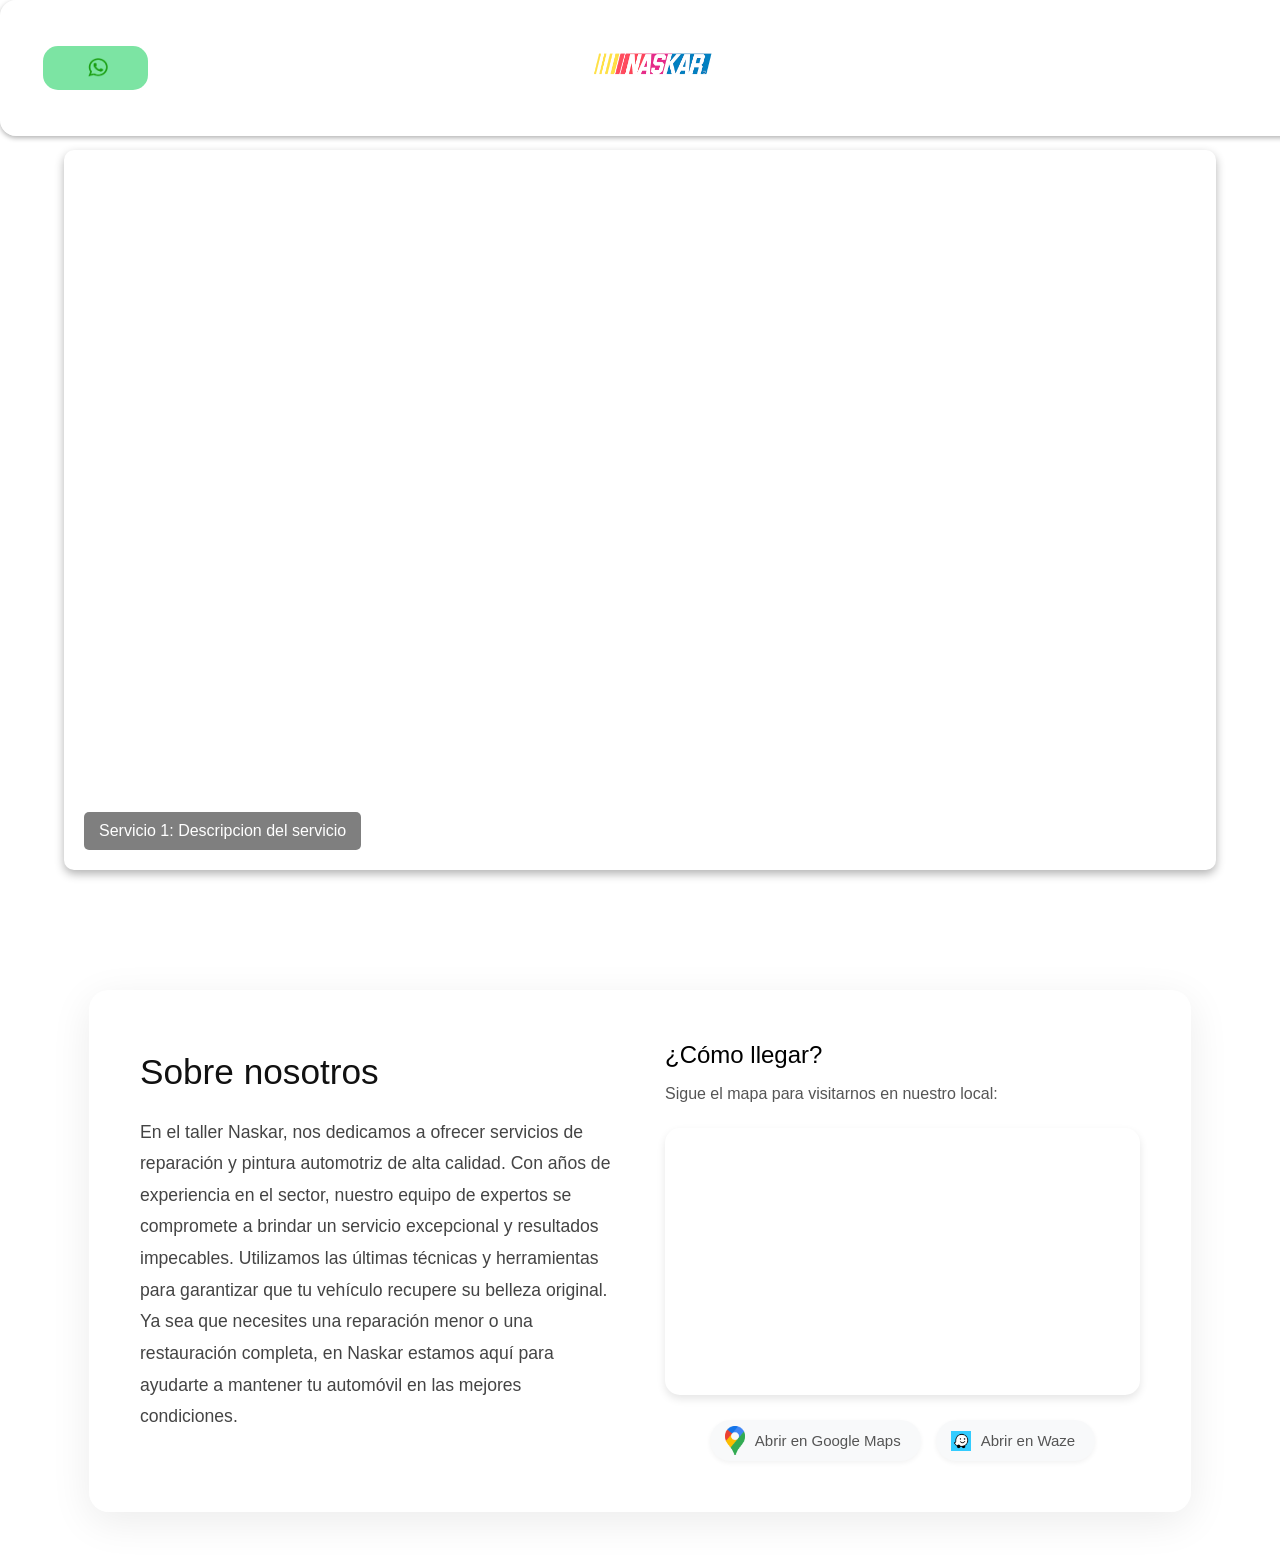
==== index.html @ fd02e0df "Initial commit" ====
<!DOCTYPE html>
<html lang="en">

<head>
    <meta charset="UTF-8">
    <meta name="viewport" content="width=device-width, initial-scale=1.0">
    <title>Document</title>
    <script src="Naskar.js" defer></script>
    <link rel="stylesheet" href="Naskar.css">
    <meta name="viewport" content="width=device-width, initial-scale=1.0">

</head>

<body>


    <div class="headbar card-blur logo">

        <nav>

            <a href=https://api.whatsapp.com/send?phone=5216692756955&text=%C2%A1Hola%20buenas%20tardes!%20Quisiera%20solicitar%20una%20cotizaci%C3%B3n%20para%20la%20reparacion%20y/o%20pintura%20de%20mi%20automovil.
                target="_blank" class="custom btn-whatsapp">
                <img src="img/pngwing.com.png" class="icon"></a>
        </nav>
    </div>

    <div class="contenido">
        <div class="carrusel">
            <div class="slide active">
                <div class="info">Servicio 1: Descripcion del servicio</div>
                <video autoplay muted loop playsinline class="video-clean">
                    <source src="img/Carro.mp4" type="video/mp4">
                </video>
            </div>
            <div class="slide ">
                <img src="img/logo.png" alt="Servicio 2">
                <div class="info">Servicio 2: Desarrollo backend seguro</div>
            </div>
            <div class="slide ">
                <img src="img/logo.png" alt="Servicio 3">
                <div class="info">Servicio 3: Aplicaciones móviles elegantes</div>
            </div>
        </div>
    </div>


    <div class="info-card fade-in-up">
        <div class="info-text">
            <h2>Sobre nosotros</h2>
            <p>En el taller Naskar, nos dedicamos a ofrecer servicios de reparación y pintura automotriz de alta
                calidad.
                Con años de experiencia en el sector, nuestro equipo de expertos se compromete a brindar un servicio
                excepcional y resultados impecables. Utilizamos las últimas técnicas y herramientas para garantizar que
                tu
                vehículo recupere su belleza original. Ya sea que necesites una reparación menor o una restauración
                completa, en Naskar estamos aquí para ayudarte a mantener tu automóvil en las mejores condiciones.</p>
        </div>

        <section class="tutorial-llegada">
            <h2>¿Cómo llegar?</h2>
            <p>Sigue el mapa para visitarnos en nuestro local:</p>

            <div class="map-container">
                <iframe
                    src="https://www.google.com/maps/embed?pb=!1m18!1m12!1m3!1d1089.8252765012514!2d-106.4307833421174!3d23.253249538524855!2m3!1f0!2f0!3f0!3m2!1i1024!2i768!4f13.1!3m3!1m2!1s0x869f535055555555%3A0xdfef3dd1e9fb0b00!2sTALLER%20DE%20LAMINACION%20Y%20PINTURA%20EN%20GENERAL%20NASKAR.!5e0!3m2!1ses-419!2smx!4v1770569372797!5m2!1ses-419!2smx"
                    width="100%" height="300" style="border:0;" allowfullscreen="" loading="lazy"
                    referrerpolicy="no-referrer-when-downgrade">
                </iframe>
            </div>

            <div class="botones-mapa">
                <button onclick="abrirMaps()" class="btn-soft btn-bg maps">Abrir en Google Maps</button>
                <button onclick="abrirWaze()" class="btn-soft btn-bg waze">Abrir en Waze</button>
            </div>
        </section>
    </div>


</html>
---- Naskar.css ----
body {
    font-family: 'Arial', sans-serif;
    background: white;
    color: black;
    margin: 0;
    padding: 0;

}

.headbar {
    position: fixed;
    /* siempre visible arriba */

    top: 0;
    left: 0;
    width: 97%;
    /* ocupa todo el ancho */
    height: 70px;
    background-color: rgba(0, 0, 0, 0.3);
    /* color de fondo */
    color: white;
    display: flex;
    align-items: center;
    justify-content: space-between;
    padding: 0 20px;
    box-shadow: 0 2px 5px rgba(0, 0, 0, 0.3);
    z-index: 1000;

    /* se mantiene soobre otros elementos */
}

.headbar nav a {
    color: black;
    text-decoration: none;
    margin: 0 10px;
}

.headbar nav a:hover {
    text-decoration: underline;
}

.contenido {
    margin-top: 80px;
    /* espacio para que no se tape el contenido */
    padding: 20px;
}


/* Tarjeta con efecto vidrio */
.card-blur {
    background: rgba(255, 255, 255, 0.25);
    /* transparencia para ver el fondo */
    border: 1px solid rgba(255, 255, 255, 0.4);
    backdrop-filter: blur(10px);
    -webkit-backdrop-filter: blur(10px);
    /* compatibilidad Safari */
    padding: 2rem;
    border-radius: 16px;
    color: #111;
}

.logo {
    font-size: 1px;
    font-weight: 1px;
    background-image: url("img/Logonaskarremaster.png");
    background-size: contain;
    background-position: center;
    background-repeat: no-repeat;
}

.custom {
    display: inline-block;
    border: 0.10em solid black;
    border-radius: 1em;
    box-sizing: border-box;
    color: black;
    cursor: pointer;
    font-size: 16px;
    font-weight: 600;
    padding: 1em 2.5em;
    text-align: center;
    transition: all 300ms cubic-bezier(0.23, 1, 0.32, 1);
}

.carrusel {
    position: relative;
    width: 90vw;
    height: 80vh;
    margin: 50px auto;
    overflow: hidden;
    border-radius: 10px;
    box-shadow: 0 4px 10px rgba(0, 0, 0, 0.3);
}

.slide {
    position: absolute;
    width: 100%;
    height: 100%;
    opacity: 0;
    transition: opacity 1s ease-in-out;
}

.slide img {
    width: 100%;
    height: 100%;
    object-fit: cover;
}

.info {
    position: absolute;
    bottom: 20px;
    left: 20px;
    background: rgba(0, 0, 0, 0.5);
    color: #fff;
    padding: 10px 15px;
    border-radius: 5px;
}

.custom:hover {
    color: black;
    background-color: transparent;
    box-shadow: rgba(0, 0, 0, 0.5)0 10PX 20px;
    transform: translateY(-2px);
}

.custom:active {
    box-shadow: none;
    transform: translateY(0);
}

.slide.active {
    opacity: 1;
}

.video-clean {
    width: 100%;
    height: 100%;
    object-fit: cover;
    /* Llena el contenedor, puede recortar bordes */
    display: block;
}


/* Este truco hace que el mapa sea responsivo */
.map-container {
    overflow: hidden;
    padding-bottom: 56.25%;
    /* Relación de aspecto 16:9 */
    position: relative;
    height: 0;
    max-width: 100%;
    border-radius: 15px;
    /* Bordes redondeados para estética */
    box-shadow: 0 4px 8px rgba(0, 0, 0, 0.1);
}

.map-container iframe {
    left: 0;
    top: 0;
    height: 100%;
    width: 100%;
    position: absolute;
}

.btn-soft {
    padding: 12px 25px;
    background-color: #f8f9fa;
    border: none;
    color: #555;
    border-radius: 50px;
    /* Estilo píldora */
    font-size: 15px;
    cursor: pointer;
    box-shadow: 0 2px 5px rgba(0, 0, 0, 0.05);
    transition: transform 0.2s, box-shadow 0.2s;
}

.btn-soft:hover {
    transform: translateY(-2px);
    box-shadow: 0 4px 12px rgba(0, 0, 0, 0.1);
    color: #000;
}


/* Imagen específica para Maps */
.maps {
    background-image: url('img/googlemaps.png');

}

/* Imagen específica para Waze */
.waze {
    background-image: url('img/waze.png');
}

.btn-bg {
    /* Estilos base del botón */
    padding: 12px 20px 12px 45px;
    /* Más espacio a la izquierda para el logo */
    border-radius: 50px;
    border: none;
    font-size: 15px;
    cursor: pointer;
    background-color: #f8f9fa;
    transition: all 0.3s ease;
    box-shadow: 0 2px 5px rgba(0, 0, 0, 0.05);

    /* Configuración común del fondo */
    background-repeat: no-repeat;
    background-size: 20px;
    /* Tamaño del logo */
    background-position: 15px center;
    /* 15px desde la izquierda, centrado vertical */
}

.btn-bg:hover {
    background-color: #ffffff;
    transform: translateY(-2px);
    box-shadow: 0 4px 12px rgba(0, 0, 0, 0.1);
}


/* Tarjeta Minimalista de Información */
.info-card {
    background: rgba(255, 255, 255, 0.25);
    backdrop-filter: blur(10px);
    -webkit-backdrop-filter: blur(10px);
    border: 1px solid rgba(255, 255, 255, 0.4);
    border-radius: 20px;
    box-shadow: 0 10px 40px rgba(0, 0, 0, 0.08);
    max-width: 1000px;
    margin: 50px auto;
    padding: 50px;
    display: grid;
    grid-template-columns: 1fr 1fr;
    gap: 50px;
    align-items: center;
}

.info-text {
    text-align: left;
}

.info-text h2 {
    font-size: 2.2em;
    font-weight: 500;
    color: #111;
    margin-bottom: 25px;
    margin-top: 0;
}

.info-text p {
    color: #444;
    font-size: 1.1em;
    line-height: 1.8;
}

.tutorial-llegada h2 {
    font-weight: 500;
    margin-bottom: 10px;
    margin-top: 0;
}

.tutorial-llegada p {
    color: #555;
    margin-bottom: 25px;
}

.botones-mapa {
    display: flex;
    justify-content: center;
    gap: 15px;
    margin-top: 25px;
    flex-wrap: wrap;
}

/* Responsive Grid a 1 columna */
@media (max-width: 850px) {
    .info-card {
        grid-template-columns: 1fr;
        padding: 40px 25px;
        gap: 40px;
    }

    .info-text {
        text-align: center;
    }
}

/*Api de whatsapp de contacto*/

.btn-whatsapp {
    display: inline-flex;
    align-items: center;
    justify-content: center;
    background-color: rgba(37, 211, 102, 0.6);
    /* coor oficial de WhatsApp */
    padding: 12px 20px 12px 45px;
    border: none;
    text-decoration: none;
    font-family: Arial, sans-serif;
    font-size: 15px;
    transition: background 0.3s;
}

.btn-whatsapp:hover {
    background: rgba(37, 211, 102, 0.8);
}

.btn-whatsapp .icon {

    width: 20px;
    /* tamaño del ícono */
    height: 20px;
    margin-right: 20px;
    /* espacio entre ícono y texto */
}






/*Animaciones minimalistas on scroll*/

.fade-in-up {
    opacity: 0;
    transform: translateY(30px);
    transition: opacity 0.8s ease-out, transform 0.8s ease-out;
    will-change: opacity, transform;
}

.fade-in-up.is-visible {
    opacity: 1;
    transform: translateY(0);
}
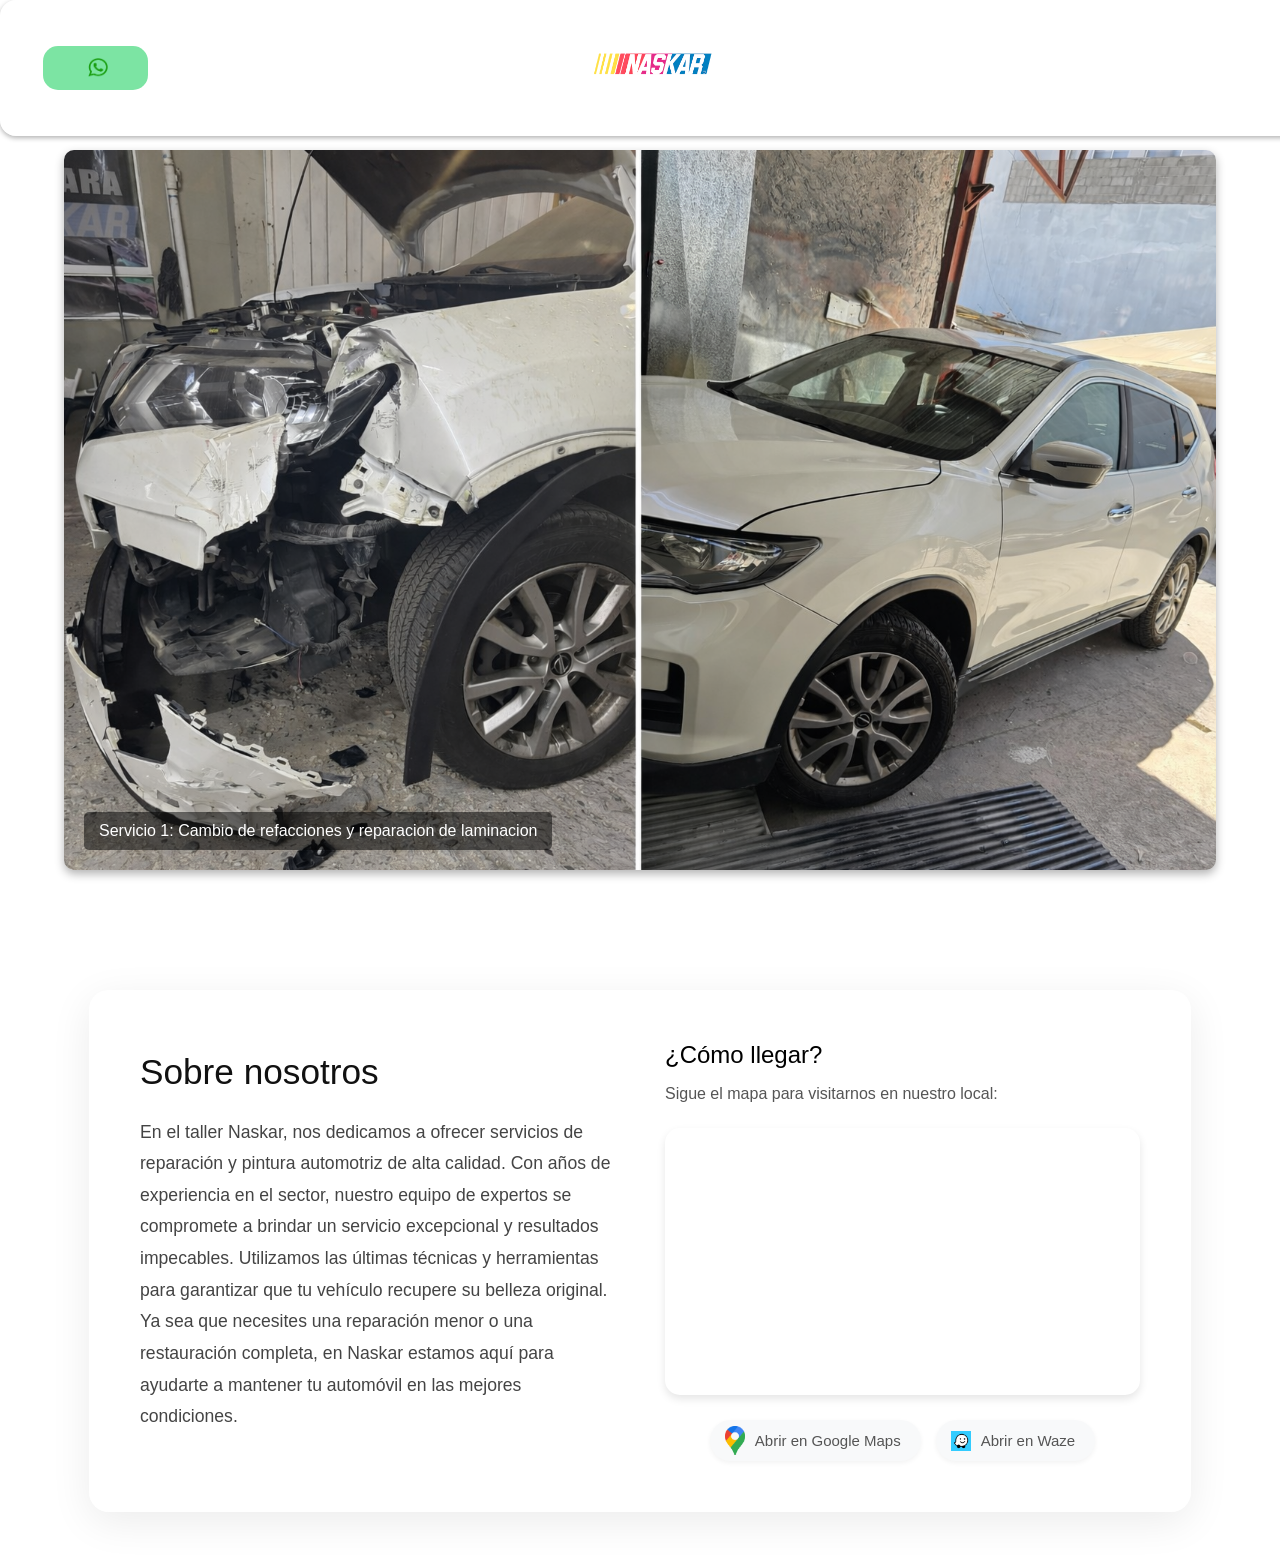
==== commit 2c22c58d: "Cambio de descripcion de servicios y imagnes" ====
--- a/index.html
+++ b/index.html
@@ -27,19 +27,14 @@
     <div class="contenido">
         <div class="carrusel">
             <div class="slide active">
-                <div class="info">Servicio 1: Descripcion del servicio</div>
-                <video autoplay muted loop playsinline class="video-clean">
-                    <source src="img/Carro.mp4" type="video/mp4">
-                </video>
+                <div class="info">Servicio 1: Cambio de refacciones y reparacion de laminacion</div>
+                <img src="img/fotosdelvehiculo.png" alt="Servicio 1">
             </div>
             <div class="slide ">
-                <img src="img/logo.png" alt="Servicio 2">
-                <div class="info">Servicio 2: Desarrollo backend seguro</div>
+                <img src="img/Pintado.png" alt="Servicio 2">
+                <div class="info">Servicio 2: Pintado de piezas o completo y pulido de autos</div>
             </div>
-            <div class="slide ">
-                <img src="img/logo.png" alt="Servicio 3">
-                <div class="info">Servicio 3: Aplicaciones móviles elegantes</div>
-            </div>
+
         </div>
     </div>
 
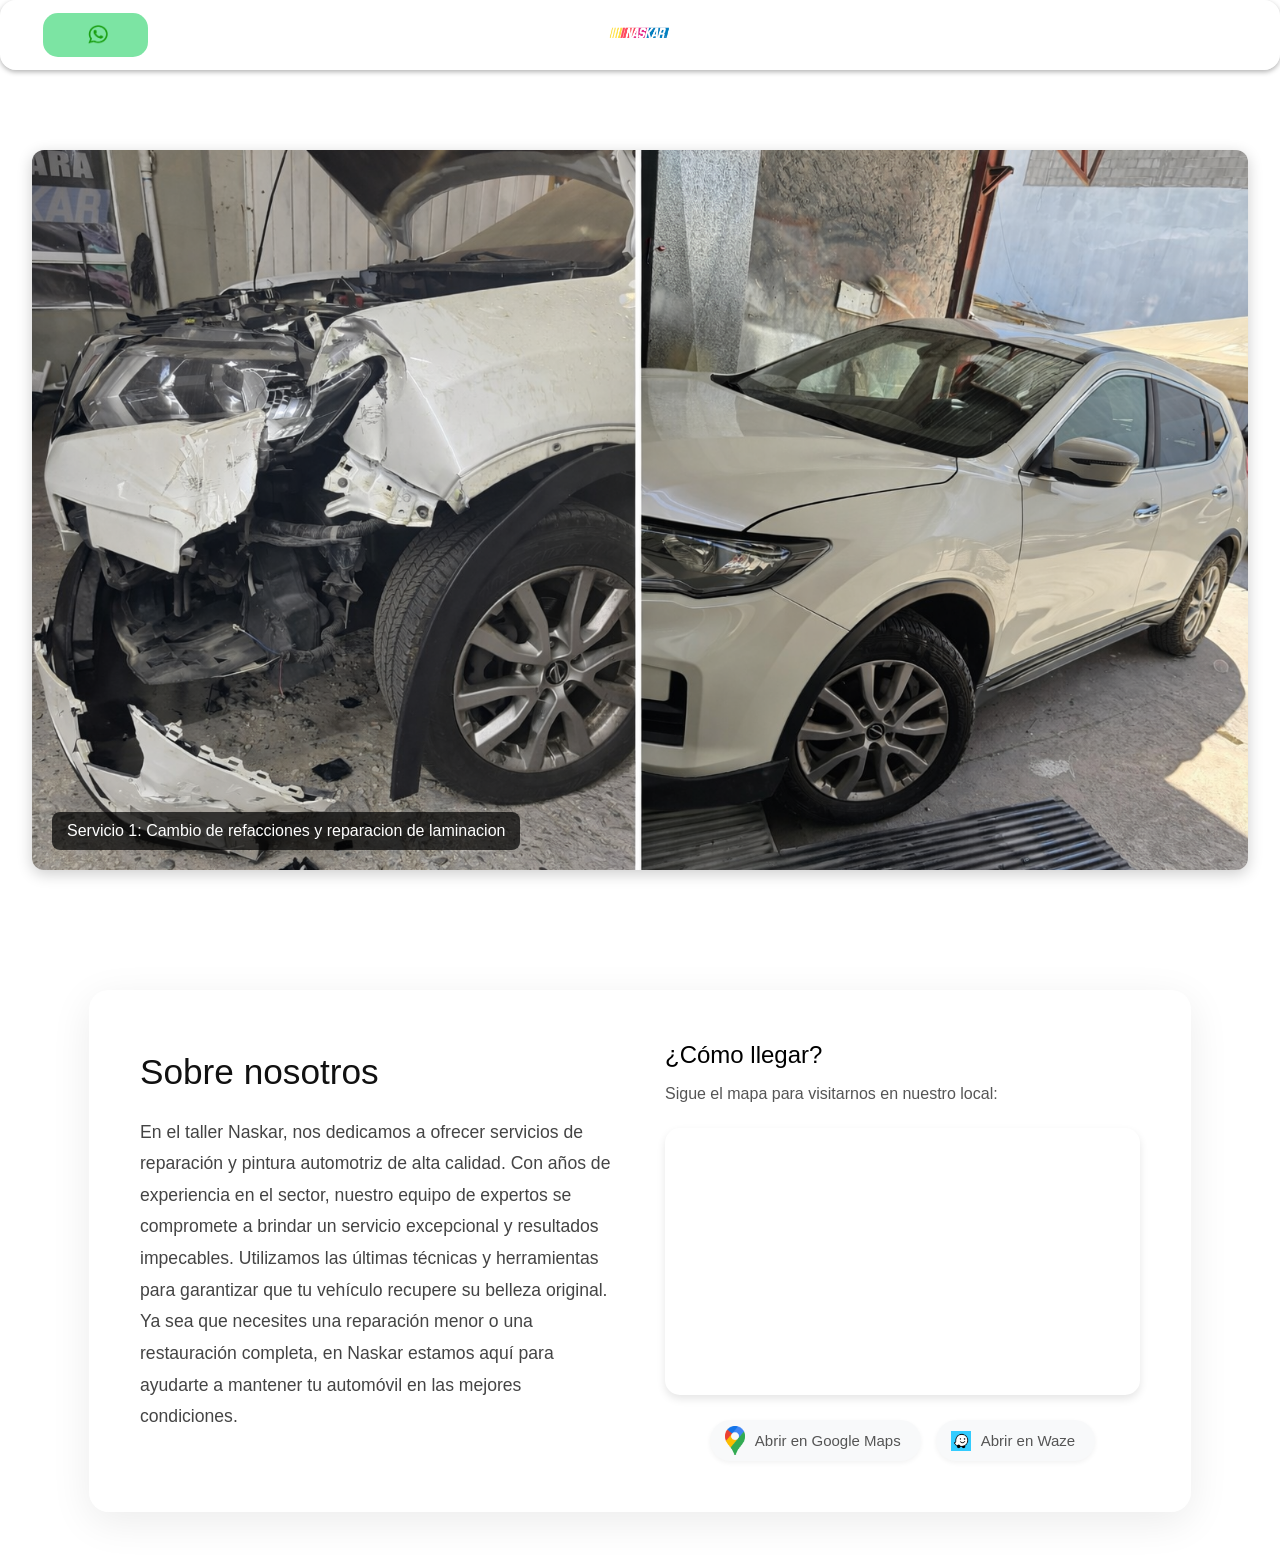
==== commit 2b70742e: "Implement responsive design for mobile and tablet" ====
--- a/index.html
+++ b/index.html
@@ -4,10 +4,9 @@
 <head>
     <meta charset="UTF-8">
     <meta name="viewport" content="width=device-width, initial-scale=1.0">
-    <title>Document</title>
+    <title>Naskar - Taller de Laminación y Pintura</title>
     <script src="Naskar.js" defer></script>
     <link rel="stylesheet" href="Naskar.css">
-    <meta name="viewport" content="width=device-width, initial-scale=1.0">
 
 </head>
 
--- a/Naskar.css
+++ b/Naskar.css
@@ -9,15 +9,11 @@
 
 .headbar {
     position: fixed;
-    /* siempre visible arriba */
-
     top: 0;
     left: 0;
-    width: 97%;
-    /* ocupa todo el ancho */
+    width: 100%;
     height: 70px;
     background-color: rgba(0, 0, 0, 0.3);
-    /* color de fondo */
     color: white;
     display: flex;
     align-items: center;
@@ -25,8 +21,7 @@
     padding: 0 20px;
     box-shadow: 0 2px 5px rgba(0, 0, 0, 0.3);
     z-index: 1000;
-
-    /* se mantiene soobre otros elementos */
+    box-sizing: border-box;
 }
 
 .headbar nav a {
@@ -40,9 +35,15 @@
 }
 
 .contenido {
-    margin-top: 80px;
-    /* espacio para que no se tape el contenido */
-    padding: 20px;
+    margin-top: 70px; /* Reduced from 80px */
+    padding: 15px;
+}
+
+@media (min-width: 768px) {
+    .contenido {
+        margin-top: 80px;
+        padding: 20px;
+    }
 }
 
 
@@ -84,12 +85,19 @@
 
 .carrusel {
     position: relative;
-    width: 90vw;
-    height: 80vh;
-    margin: 50px auto;
+    width: 95vw;
+    height: 60vh; /* Reduced from 80vh for better initial view */
+    margin: 30px auto;
     overflow: hidden;
-    border-radius: 10px;
-    box-shadow: 0 4px 10px rgba(0, 0, 0, 0.3);
+    border-radius: 12px;
+    box-shadow: 0 4px 15px rgba(0, 0, 0, 0.2);
+}
+
+@media (min-width: 768px) {
+    .carrusel {
+        height: 80vh;
+        margin: 50px auto;
+    }
 }
 
 .slide {
@@ -108,12 +116,26 @@
 
 .info {
     position: absolute;
-    bottom: 20px;
-    left: 20px;
-    background: rgba(0, 0, 0, 0.5);
+    bottom: 15px;
+    left: 15px;
+    right: 15px; /* Stay within bounds on small screens */
+    background: rgba(0, 0, 0, 0.7);
     color: #fff;
-    padding: 10px 15px;
-    border-radius: 5px;
+    padding: 12px 18px;
+    border-radius: 8px;
+    font-size: 0.9em;
+    text-align: center;
+}
+
+@media (min-width: 768px) {
+    .info {
+        bottom: 20px;
+        left: 20px;
+        right: auto;
+        padding: 10px 15px;
+        font-size: 1em;
+        text-align: left;
+    }
 }
 
 .custom:hover {
@@ -194,23 +216,26 @@
 }
 
 .btn-bg {
-    /* Estilos base del botón */
-    padding: 12px 20px 12px 45px;
-    /* Más espacio a la izquierda para el logo */
+    padding: 12px 15px 12px 40px; /* Reduced padding for mobile */
     border-radius: 50px;
     border: none;
-    font-size: 15px;
+    font-size: 14px; /* Slightly smaller font */
     cursor: pointer;
     background-color: #f8f9fa;
     transition: all 0.3s ease;
     box-shadow: 0 2px 5px rgba(0, 0, 0, 0.05);
-
-    /* Configuración común del fondo */
     background-repeat: no-repeat;
-    background-size: 20px;
-    /* Tamaño del logo */
-    background-position: 15px center;
-    /* 15px desde la izquierda, centrado vertical */
+    background-size: 18px;
+    background-position: 12px center;
+}
+
+@media (min-width: 768px) {
+    .btn-bg {
+        padding: 12px 20px 12px 45px;
+        font-size: 15px;
+        background-size: 20px;
+        background-position: 15px center;
+    }
 }
 
 .btn-bg:hover {
@@ -229,12 +254,22 @@
     border-radius: 20px;
     box-shadow: 0 10px 40px rgba(0, 0, 0, 0.08);
     max-width: 1000px;
-    margin: 50px auto;
-    padding: 50px;
+    width: 90%; /* Responsive width */
+    margin: 30px auto;
+    padding: 25px; /* Smaller padding for mobile */
     display: grid;
-    grid-template-columns: 1fr 1fr;
-    gap: 50px;
+    grid-template-columns: 1fr; /* Default to stacked */
+    gap: 30px;
     align-items: center;
+}
+
+@media (min-width: 850px) {
+    .info-card {
+        padding: 50px;
+        grid-template-columns: 1fr 1fr;
+        gap: 50px;
+        margin: 50px auto;
+    }
 }
 
 .info-text {
@@ -242,17 +277,31 @@
 }
 
 .info-text h2 {
-    font-size: 2.2em;
+    font-size: 1.8em; /* Reduced from 2.2em for mobile */
     font-weight: 500;
     color: #111;
-    margin-bottom: 25px;
+    margin-bottom: 20px;
     margin-top: 0;
+}
+
+@media (min-width: 768px) {
+    .info-text h2 {
+        font-size: 2.2em;
+        margin-bottom: 25px;
+    }
 }
 
 .info-text p {
     color: #444;
-    font-size: 1.1em;
-    line-height: 1.8;
+    font-size: 1em; /* Reduced from 1.1em */
+    line-height: 1.6; /* Tighter leading for mobile */
+}
+
+@media (min-width: 768px) {
+    .info-text p {
+        font-size: 1.1em;
+        line-height: 1.8;
+    }
 }
 
 .tutorial-llegada h2 {
@@ -274,18 +323,7 @@
     flex-wrap: wrap;
 }
 
-/* Responsive Grid a 1 columna */
-@media (max-width: 850px) {
-    .info-card {
-        grid-template-columns: 1fr;
-        padding: 40px 25px;
-        gap: 40px;
-    }
-
-    .info-text {
-        text-align: center;
-    }
-}
+/* Responsive adjustments handled above */
 
 /*Api de whatsapp de contacto*/
 
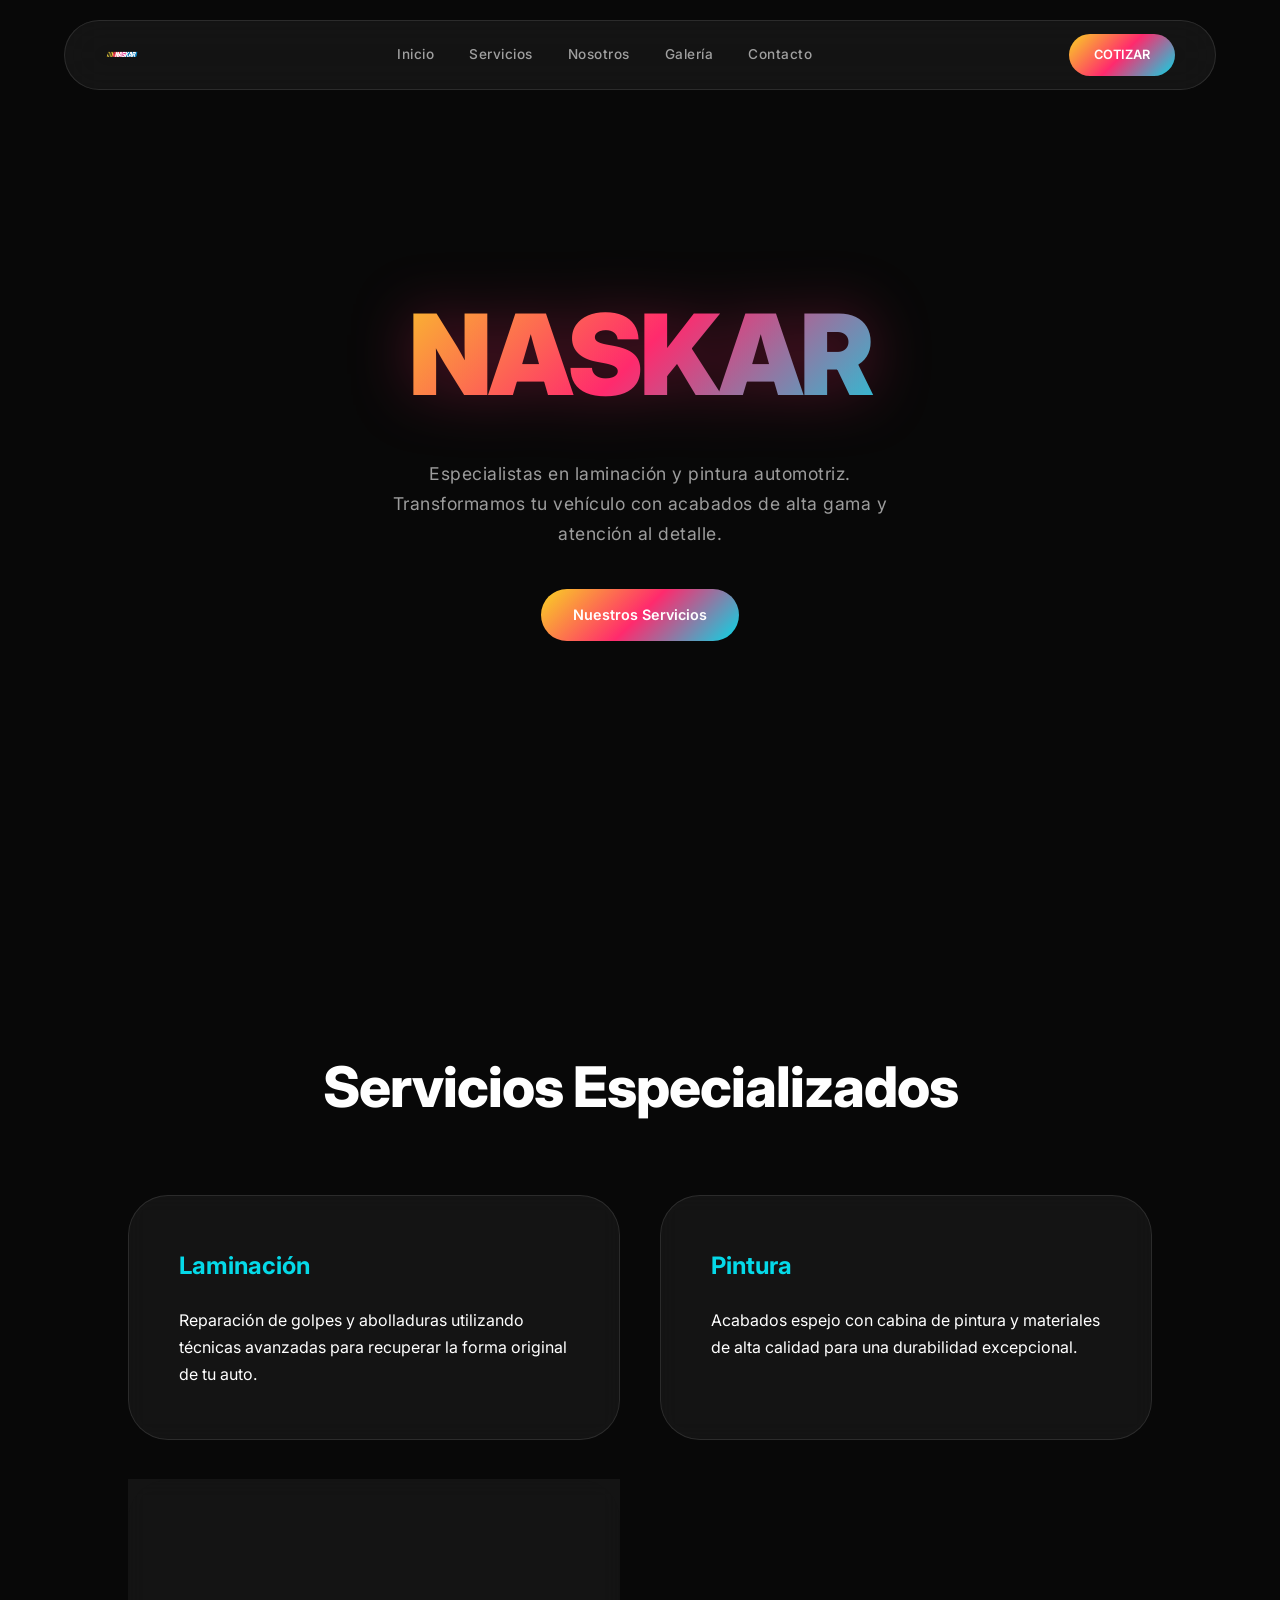
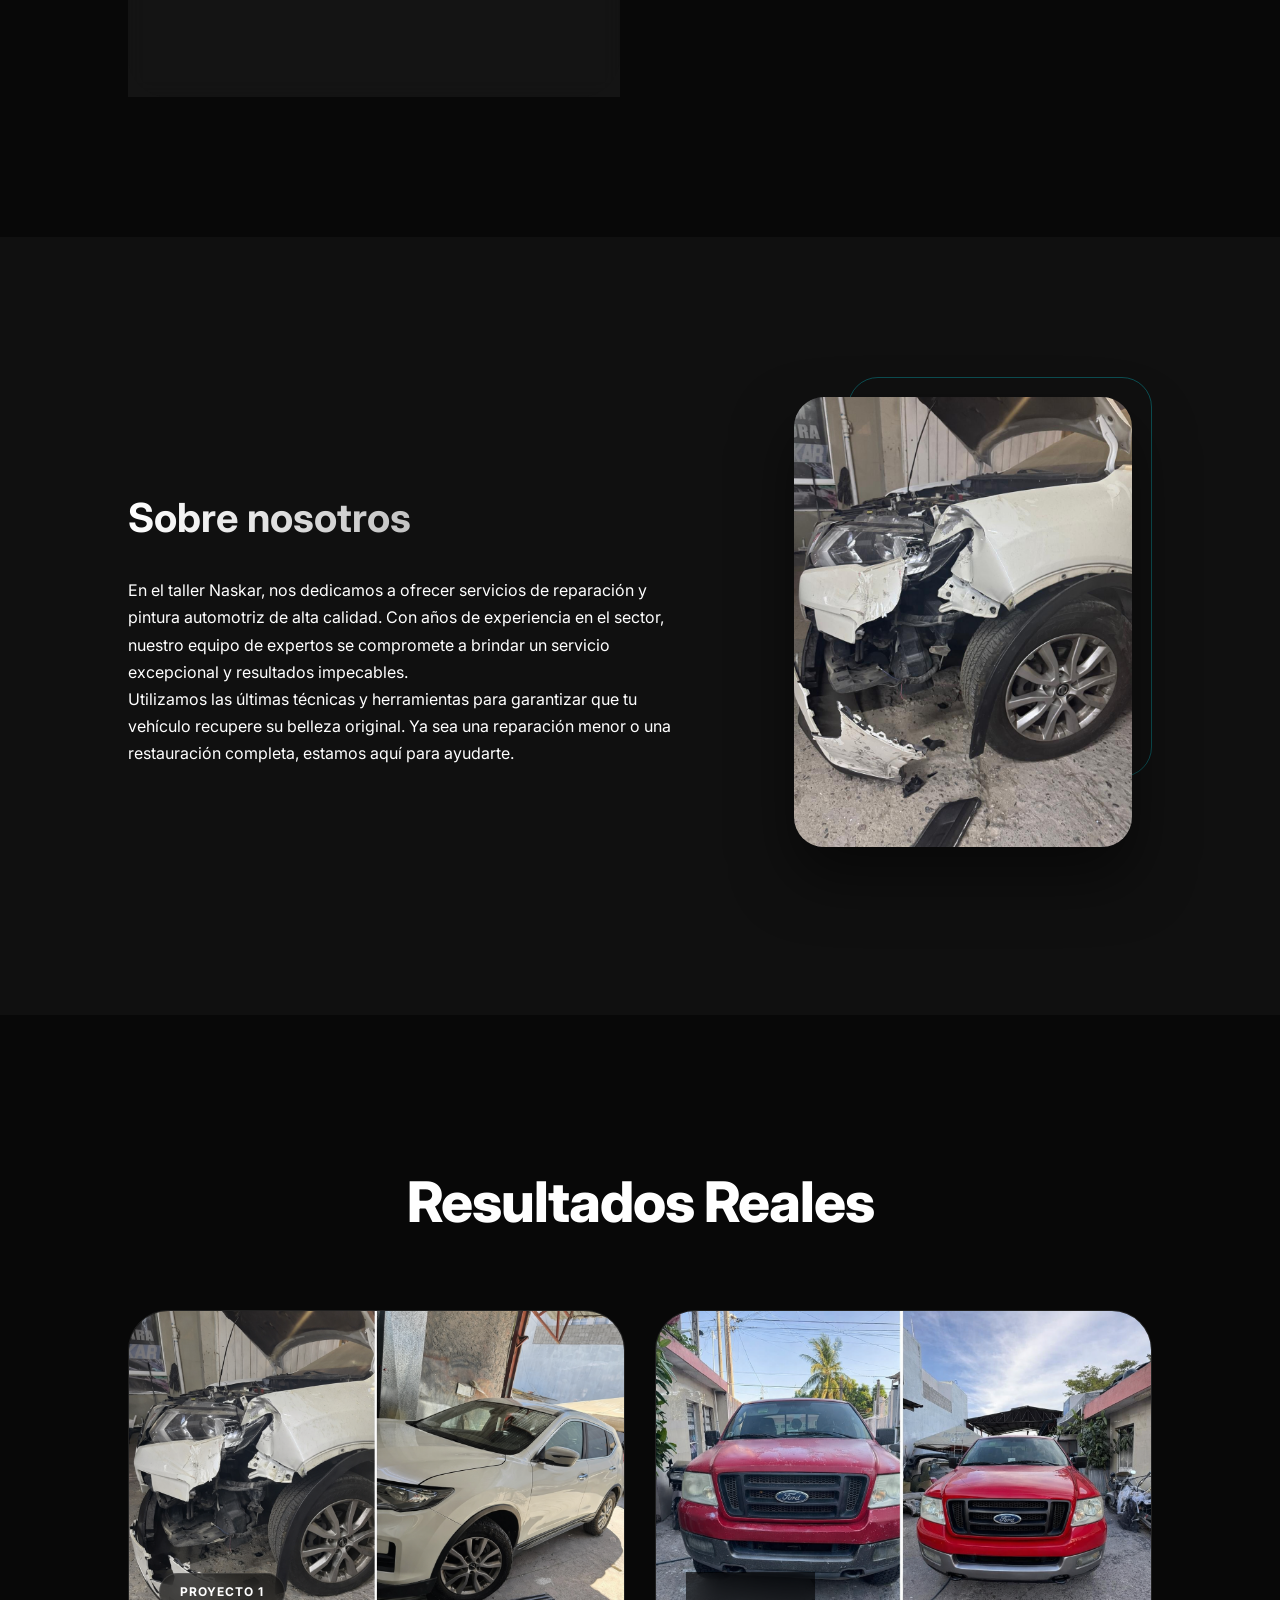
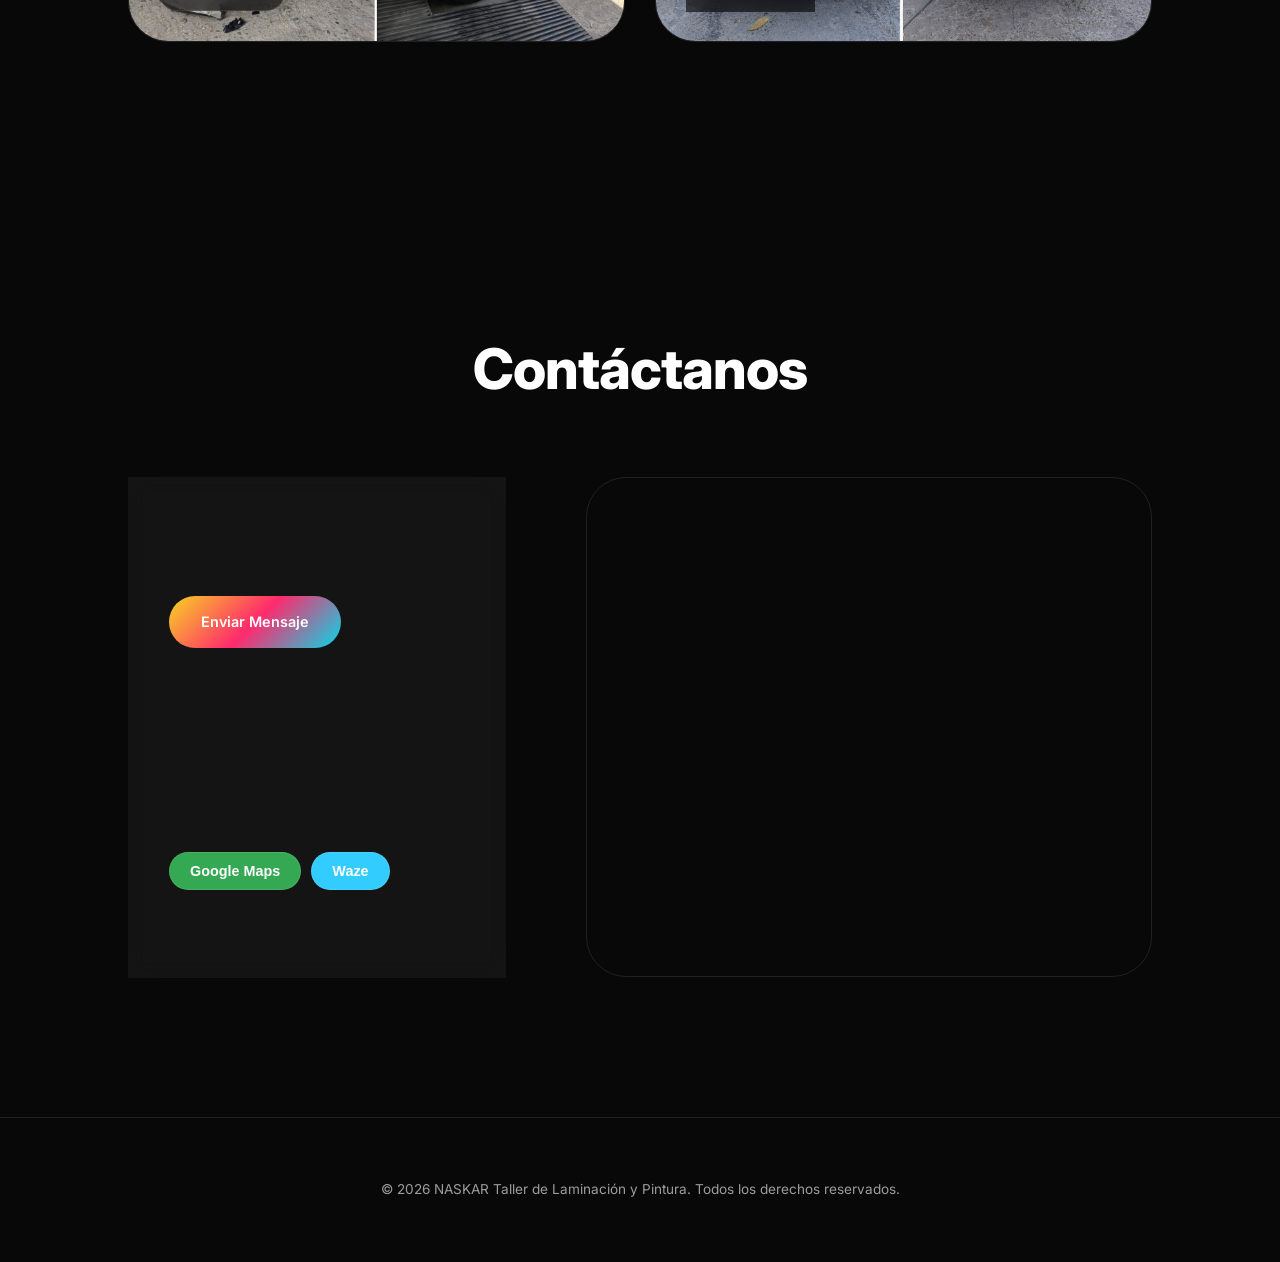
==== commit 92198e0b: "Cambio de diseño y responsivo para dispositivos" ====
--- a/index.html
+++ b/index.html
@@ -1,73 +1,151 @@
 <!DOCTYPE html>
-<html lang="en">
+<html lang="es">
 
 <head>
     <meta charset="UTF-8">
     <meta name="viewport" content="width=device-width, initial-scale=1.0">
-    <title>Naskar - Taller de Laminación y Pintura</title>
-    <script src="Naskar.js" defer></script>
+    <title>Naskar | Estética Automotriz</title>
+    <meta name="description"
+        content="Taller especializado en laminación, pintura y estética automotriz en general. Calidad premium y resultados garantizados.">
+
+    <!-- Styles -->
     <link rel="stylesheet" href="Naskar.css">
 
+    <!-- Favicon (placeholder using logo) -->
+    <link rel="icon" type="image/png" href="img/Logonaskarremaster.png">
 </head>
 
 <body>
 
+    <!-- Header -->
+    <header class="header">
+        <div class="logo-container">
+            <img src="img/Logonaskarremaster.png" alt="Naskar Logo" class="logo-img">
+        </div>
+        <nav class="nav-links">
+            <a href="#inicio">Inicio</a>
+            <a href="#servicios">Servicios</a>
+            <a href="#nosotros">Nosotros</a>
+            <a href="#galeria">Galería</a>
+            <a href="#contacto">Contacto</a>
+        </nav>
+        <a href="https://api.whatsapp.com/send?phone=5216692756955&text=%C2%A1Hola!%20Quisiera%20solicitar%20una%20cotizaci%C3%B3n."
+            target="_blank" class="btn btn-primary" style="padding: 10px 25px; font-size: 0.8rem;">COTIZAR</a>
+    </header>
 
-    <div class="headbar card-blur logo">
+    <!-- Hero Section -->
+    <section id="inicio" class="hero">
+        <video class="hero-video" autoplay muted loop playsinline>
+            <source src="img/Carro.mp4" type="video/mp4">
+        </video>
+        <div class="hero-overlay"></div>
+        <div class="hero-content reveal">
+            <h1>NASKAR</h1>
+            <p>Especialistas en laminación y pintura automotriz. Transformamos tu vehículo con acabados de alta gama y
+                atención al detalle.</p>
+            <div class="hero-btns">
+                <a href="#servicios" class="btn btn-primary">Nuestros Servicios</a>
+            </div>
+        </div>
+    </section>
 
-        <nav>
+    <!-- Services Section -->
+    <section id="servicios">
+        <h2 class="section-title reveal">Servicios Especializados</h2>
+        <div class="services-grid">
+            <div class="service-card reveal">
+                <h3>Laminación</h3>
+                <p>Reparación de golpes y abolladuras utilizando técnicas avanzadas para recuperar la forma original de
+                    tu auto.</p>
+            </div>
+            <div class="service-card reveal">
+                <h3>Pintura</h3>
+                <p>Acabados espejo con cabina de pintura y materiales de alta calidad para una durabilidad excepcional.
+                </p>
+            </div>
+            <div class="service-card reveal">
+                <h3>Pulido y Estética</h3>
+                <p>Corrección de pintura y protección para que tu vehículo luzca como nuevo por más tiempo.</p>
+            </div>
+        </div>
+    </section>
 
-            <a href=https://api.whatsapp.com/send?phone=5216692756955&text=%C2%A1Hola%20buenas%20tardes!%20Quisiera%20solicitar%20una%20cotizaci%C3%B3n%20para%20la%20reparacion%20y/o%20pintura%20de%20mi%20automovil.
-                target="_blank" class="custom btn-whatsapp">
-                <img src="img/pngwing.com.png" class="icon"></a>
-        </nav>
-    </div>
+    <!-- About Section -->
+    <section id="nosotros" style="background-color: var(--card-bg);">
+        <div class="about-grid">
+            <div class="about-text reveal">
+                <h2>Sobre nosotros</h2>
+                <p>En el taller Naskar, nos dedicamos a ofrecer servicios de reparación y pintura automotriz de alta
+                    calidad. Con años de experiencia en el sector, nuestro equipo de expertos se compromete a brindar un
+                    servicio excepcional y resultados impecables.</p>
+                <p>Utilizamos las últimas técnicas y herramientas para garantizar que tu vehículo recupere su belleza
+                    original. Ya sea una reparación menor o una restauración completa, estamos aquí para ayudarte.</p>
+            </div>
+            <div class="about-img reveal">
+                <img src="img/antes.jpeg" alt="Restauración Naskar">
+            </div>
+        </div>
+    </section>
 
-    <div class="contenido">
-        <div class="carrusel">
-            <div class="slide active">
-                <div class="info">Servicio 1: Cambio de refacciones y reparacion de laminacion</div>
-                <img src="img/fotosdelvehiculo.png" alt="Servicio 1">
+    <!-- Portfolio Gallery -->
+    <section id="galeria">
+        <h2 class="section-title reveal">Resultados Reales</h2>
+        <div class="comparison-container">
+            <div class="comp-box reveal">
+                <img src="img/fotosdelvehiculo.png" alt="Antes y Después 1">
+                <span class="comp-label">PROYECTO 1</span>
             </div>
-            <div class="slide ">
-                <img src="img/Pintado.png" alt="Servicio 2">
-                <div class="info">Servicio 2: Pintado de piezas o completo y pulido de autos</div>
+            <div class="comp-box reveal">
+                <img src="img/Pintado.png" alt="Antes y Después 2">
+                <span class="comp-label">PROYECTO 2</span>
             </div>
+        </div>
+    </section>
 
-        </div>
-    </div>
-
-
-    <div class="info-card fade-in-up">
-        <div class="info-text">
-            <h2>Sobre nosotros</h2>
-            <p>En el taller Naskar, nos dedicamos a ofrecer servicios de reparación y pintura automotriz de alta
-                calidad.
-                Con años de experiencia en el sector, nuestro equipo de expertos se compromete a brindar un servicio
-                excepcional y resultados impecables. Utilizamos las últimas técnicas y herramientas para garantizar que
-                tu
-                vehículo recupere su belleza original. Ya sea que necesites una reparación menor o una restauración
-                completa, en Naskar estamos aquí para ayudarte a mantener tu automóvil en las mejores condiciones.</p>
-        </div>
-
-        <section class="tutorial-llegada">
-            <h2>¿Cómo llegar?</h2>
-            <p>Sigue el mapa para visitarnos en nuestro local:</p>
-
-            <div class="map-container">
+    <!-- Maps & Contact -->
+    <section id="contacto">
+        <h2 class="section-title reveal">Contáctanos</h2>
+        <div class="contact-grid">
+            <div class="contact-info reveal">
+                <div class="contact-item">
+                    <h3>WhatsApp Directo</h3>
+                    <p>+52 1 669 275 6955</p>
+                    <a href="https://api.whatsapp.com/send?phone=5216692756955" target="_blank" class="btn btn-primary"
+                        style="margin-top: 10px;">Enviar Mensaje</a>
+                </div>
+                <div class="contact-item">
+                    <h3>Contactos Adicionales</h3>
+                    <p><strong>Teléfono:</strong> (669) 123 4567</p>
+                    <p><strong>Email:</strong> contacto@tallernaskar.com</p>
+                </div>
+                <div class="contact-item">
+                    <h3>Ubicación</h3>
+                    <p>Visita nuestro local siguiendo el mapa. Atendemos de Lunes a Sábados.</p>
+                    <div style="margin-top: 15px; display: flex; gap: 10px;">
+                        <button onclick="abrirMaps()" class="btn"
+                            style="background: #34a853; color: white; padding: 10px 20px;">Google Maps</button>
+                        <button onclick="abrirWaze()" class="btn"
+                            style="background: #33ccff; color: white; padding: 10px 20px;">Waze</button>
+                    </div>
+                </div>
+            </div>
+            <div class="map-wrapper reveal">
                 <iframe
                     src="https://www.google.com/maps/embed?pb=!1m18!1m12!1m3!1d1089.8252765012514!2d-106.4307833421174!3d23.253249538524855!2m3!1f0!2f0!3f0!3m2!1i1024!2i768!4f13.1!3m3!1m2!1s0x869f535055555555%3A0xdfef3dd1e9fb0b00!2sTALLER%20DE%20LAMINACION%20Y%20PINTURA%20EN%20GENERAL%20NASKAR.!5e0!3m2!1ses-419!2smx!4v1770569372797!5m2!1ses-419!2smx"
-                    width="100%" height="300" style="border:0;" allowfullscreen="" loading="lazy"
+                    width="100%" height="100%" style="border:0;" allowfullscreen="" loading="lazy"
                     referrerpolicy="no-referrer-when-downgrade">
                 </iframe>
             </div>
+        </div>
+    </section>
 
-            <div class="botones-mapa">
-                <button onclick="abrirMaps()" class="btn-soft btn-bg maps">Abrir en Google Maps</button>
-                <button onclick="abrirWaze()" class="btn-soft btn-bg waze">Abrir en Waze</button>
-            </div>
-        </section>
-    </div>
+    <!-- Footer -->
+    <footer>
+        <p>&copy; 2026 NASKAR Taller de Laminación y Pintura. Todos los derechos reservados.</p>
+    </footer>
 
+    <!-- Scripts -->
+    <script src="Naskar.js"></script>
+</body>
 
 </html>
--- a/Naskar.css
+++ b/Naskar.css
@@ -1,374 +1,426 @@
-body {
-    font-family: 'Arial', sans-serif;
-    background: white;
-    color: black;
+@import url('https://fonts.googleapis.com/css2?family=Inter:wght@300;400;500;700;900&display=swap');
+
+:root {
+    --bg-color: #080808;
+    --card-bg: rgba(255, 255, 255, 0.03);
+    --glass-bg: rgba(255, 255, 255, 0.05);
+    --glass-border: rgba(255, 255, 255, 0.1);
+    --text-primary: #ffffff;
+    --text-secondary: rgba(255, 255, 255, 0.6);
+    --accent-yellow: #f9d423;
+    --accent-red: #ff2a6d;
+    --accent-blue: #05d9e8;
+    --gradient-logo: linear-gradient(135deg, #f9d423 0%, #ff2a6d 50%, #05d9e8 100%);
+    --gradient-glass: linear-gradient(135deg, rgba(255, 255, 255, 0.1), rgba(255, 255, 255, 0.02));
+    --transition: all 0.4s cubic-bezier(0.23, 1, 0.32, 1);
+}
+
+* {
     margin: 0;
     padding: 0;
-
-}
-
-.headbar {
+    box-sizing: border-box;
+}
+
+html {
+    scroll-behavior: smooth;
+}
+
+body {
+    font-family: 'Inter', sans-serif;
+    background-color: var(--bg-color);
+    color: var(--text-primary);
+    line-height: 1.7;
+    overflow-x: hidden;
+}
+
+/* --- Glassmorphism Utility --- */
+.glass {
+    background: var(--glass-bg);
+    backdrop-filter: blur(12px);
+    -webkit-backdrop-filter: blur(12px);
+    border: 1px solid var(--glass-border);
+    border-radius: 20px;
+}
+
+/* --- Header & Nav --- */
+.header {
     position: fixed;
-    top: 0;
-    left: 0;
-    width: 100%;
+    top: 20px;
+    left: 50%;
+    transform: translateX(-50%);
+    width: 90%;
+    max-width: 1200px;
     height: 70px;
-    background-color: rgba(0, 0, 0, 0.3);
-    color: white;
     display: flex;
     align-items: center;
     justify-content: space-between;
-    padding: 0 20px;
-    box-shadow: 0 2px 5px rgba(0, 0, 0, 0.3);
+    padding: 0 40px;
+    background: rgba(255, 255, 255, 0.05);
+    backdrop-filter: blur(20px);
+    -webkit-backdrop-filter: blur(20px);
     z-index: 1000;
-    box-sizing: border-box;
-}
-
-.headbar nav a {
-    color: black;
+    border: 1px solid var(--glass-border);
+    border-radius: 100px;
+}
+
+.logo-container {
+    height: 35px;
+}
+
+.logo-img {
+    height: 100%;
+    object-fit: contain;
+}
+
+.nav-links {
+    display: flex;
+    gap: 35px;
+}
+
+.nav-links a {
+    color: var(--text-secondary);
     text-decoration: none;
-    margin: 0 10px;
-}
-
-.headbar nav a:hover {
-    text-decoration: underline;
-}
-
-.contenido {
-    margin-top: 70px; /* Reduced from 80px */
-    padding: 15px;
-}
-
-@media (min-width: 768px) {
-    .contenido {
-        margin-top: 80px;
-        padding: 20px;
-    }
-}
-
-
-/* Tarjeta con efecto vidrio */
-.card-blur {
-    background: rgba(255, 255, 255, 0.25);
-    /* transparencia para ver el fondo */
-    border: 1px solid rgba(255, 255, 255, 0.4);
-    backdrop-filter: blur(10px);
-    -webkit-backdrop-filter: blur(10px);
-    /* compatibilidad Safari */
-    padding: 2rem;
-    border-radius: 16px;
-    color: #111;
-}
-
-.logo {
-    font-size: 1px;
-    font-weight: 1px;
-    background-image: url("img/Logonaskarremaster.png");
-    background-size: contain;
-    background-position: center;
-    background-repeat: no-repeat;
-}
-
-.custom {
-    display: inline-block;
-    border: 0.10em solid black;
-    border-radius: 1em;
-    box-sizing: border-box;
-    color: black;
-    cursor: pointer;
-    font-size: 16px;
-    font-weight: 600;
-    padding: 1em 2.5em;
-    text-align: center;
-    transition: all 300ms cubic-bezier(0.23, 1, 0.32, 1);
-}
-
-.carrusel {
-    position: relative;
-    width: 95vw;
-    height: 60vh; /* Reduced from 80vh for better initial view */
-    margin: 30px auto;
-    overflow: hidden;
-    border-radius: 12px;
-    box-shadow: 0 4px 15px rgba(0, 0, 0, 0.2);
-}
-
-@media (min-width: 768px) {
-    .carrusel {
-        height: 80vh;
-        margin: 50px auto;
-    }
-}
-
-.slide {
-    position: absolute;
-    width: 100%;
-    height: 100%;
-    opacity: 0;
-    transition: opacity 1s ease-in-out;
-}
-
-.slide img {
-    width: 100%;
-    height: 100%;
-    object-fit: cover;
-}
-
-.info {
-    position: absolute;
-    bottom: 15px;
-    left: 15px;
-    right: 15px; /* Stay within bounds on small screens */
-    background: rgba(0, 0, 0, 0.7);
-    color: #fff;
-    padding: 12px 18px;
-    border-radius: 8px;
-    font-size: 0.9em;
-    text-align: center;
-}
-
-@media (min-width: 768px) {
-    .info {
-        bottom: 20px;
-        left: 20px;
-        right: auto;
-        padding: 10px 15px;
-        font-size: 1em;
-        text-align: left;
-    }
-}
-
-.custom:hover {
-    color: black;
-    background-color: transparent;
-    box-shadow: rgba(0, 0, 0, 0.5)0 10PX 20px;
-    transform: translateY(-2px);
-}
-
-.custom:active {
-    box-shadow: none;
-    transform: translateY(0);
-}
-
-.slide.active {
-    opacity: 1;
-}
-
-.video-clean {
-    width: 100%;
-    height: 100%;
-    object-fit: cover;
-    /* Llena el contenedor, puede recortar bordes */
-    display: block;
-}
-
-
-/* Este truco hace que el mapa sea responsivo */
-.map-container {
-    overflow: hidden;
-    padding-bottom: 56.25%;
-    /* Relación de aspecto 16:9 */
-    position: relative;
-    height: 0;
-    max-width: 100%;
-    border-radius: 15px;
-    /* Bordes redondeados para estética */
-    box-shadow: 0 4px 8px rgba(0, 0, 0, 0.1);
-}
-
-.map-container iframe {
-    left: 0;
-    top: 0;
-    height: 100%;
-    width: 100%;
-    position: absolute;
-}
-
-.btn-soft {
-    padding: 12px 25px;
-    background-color: #f8f9fa;
-    border: none;
-    color: #555;
-    border-radius: 50px;
-    /* Estilo píldora */
-    font-size: 15px;
-    cursor: pointer;
-    box-shadow: 0 2px 5px rgba(0, 0, 0, 0.05);
-    transition: transform 0.2s, box-shadow 0.2s;
-}
-
-.btn-soft:hover {
-    transform: translateY(-2px);
-    box-shadow: 0 4px 12px rgba(0, 0, 0, 0.1);
-    color: #000;
-}
-
-
-/* Imagen específica para Maps */
-.maps {
-    background-image: url('img/googlemaps.png');
-
-}
-
-/* Imagen específica para Waze */
-.waze {
-    background-image: url('img/waze.png');
-}
-
-.btn-bg {
-    padding: 12px 15px 12px 40px; /* Reduced padding for mobile */
-    border-radius: 50px;
-    border: none;
-    font-size: 14px; /* Slightly smaller font */
-    cursor: pointer;
-    background-color: #f8f9fa;
-    transition: all 0.3s ease;
-    box-shadow: 0 2px 5px rgba(0, 0, 0, 0.05);
-    background-repeat: no-repeat;
-    background-size: 18px;
-    background-position: 12px center;
-}
-
-@media (min-width: 768px) {
-    .btn-bg {
-        padding: 12px 20px 12px 45px;
-        font-size: 15px;
-        background-size: 20px;
-        background-position: 15px center;
-    }
-}
-
-.btn-bg:hover {
-    background-color: #ffffff;
-    transform: translateY(-2px);
-    box-shadow: 0 4px 12px rgba(0, 0, 0, 0.1);
-}
-
-
-/* Tarjeta Minimalista de Información */
-.info-card {
-    background: rgba(255, 255, 255, 0.25);
-    backdrop-filter: blur(10px);
-    -webkit-backdrop-filter: blur(10px);
-    border: 1px solid rgba(255, 255, 255, 0.4);
-    border-radius: 20px;
-    box-shadow: 0 10px 40px rgba(0, 0, 0, 0.08);
-    max-width: 1000px;
-    width: 90%; /* Responsive width */
-    margin: 30px auto;
-    padding: 25px; /* Smaller padding for mobile */
-    display: grid;
-    grid-template-columns: 1fr; /* Default to stacked */
-    gap: 30px;
-    align-items: center;
-}
-
-@media (min-width: 850px) {
-    .info-card {
-        padding: 50px;
-        grid-template-columns: 1fr 1fr;
-        gap: 50px;
-        margin: 50px auto;
-    }
-}
-
-.info-text {
-    text-align: left;
-}
-
-.info-text h2 {
-    font-size: 1.8em; /* Reduced from 2.2em for mobile */
+    font-size: 0.85rem;
     font-weight: 500;
-    color: #111;
-    margin-bottom: 20px;
-    margin-top: 0;
-}
-
-@media (min-width: 768px) {
-    .info-text h2 {
-        font-size: 2.2em;
-        margin-bottom: 25px;
-    }
-}
-
-.info-text p {
-    color: #444;
-    font-size: 1em; /* Reduced from 1.1em */
-    line-height: 1.6; /* Tighter leading for mobile */
-}
-
-@media (min-width: 768px) {
-    .info-text p {
-        font-size: 1.1em;
-        line-height: 1.8;
-    }
-}
-
-.tutorial-llegada h2 {
-    font-weight: 500;
-    margin-bottom: 10px;
-    margin-top: 0;
-}
-
-.tutorial-llegada p {
-    color: #555;
-    margin-bottom: 25px;
-}
-
-.botones-mapa {
-    display: flex;
-    justify-content: center;
-    gap: 15px;
-    margin-top: 25px;
-    flex-wrap: wrap;
-}
-
-/* Responsive adjustments handled above */
-
-/*Api de whatsapp de contacto*/
-
-.btn-whatsapp {
+    letter-spacing: 0.5px;
+    transition: var(--transition);
+}
+
+.nav-links a:hover {
+    color: var(--text-primary);
+    text-shadow: 0 0 10px rgba(255, 255, 255, 0.3);
+}
+
+/* --- Buttons (Blur Style) --- */
+.btn {
     display: inline-flex;
     align-items: center;
     justify-content: center;
-    background-color: rgba(37, 211, 102, 0.6);
-    /* coor oficial de WhatsApp */
-    padding: 12px 20px 12px 45px;
+    padding: 14px 32px;
+    border-radius: 100px;
+    font-weight: 600;
+    font-size: 0.9rem;
+    text-decoration: none;
+    transition: var(--transition);
+    cursor: pointer;
+    border: 1px solid var(--glass-border);
+    background: var(--glass-bg);
+    backdrop-filter: blur(10px);
+    -webkit-backdrop-filter: blur(10px);
+    color: var(--text-primary);
+}
+
+.btn:hover {
+    background: rgba(255, 255, 255, 0.15);
+    border-color: rgba(255, 255, 255, 0.3);
+    transform: translateY(-2px);
+    box-shadow: 0 10px 30px rgba(0, 0, 0, 0.3);
+}
+
+.btn-primary {
+    position: relative;
     border: none;
-    text-decoration: none;
-    font-family: Arial, sans-serif;
-    font-size: 15px;
-    transition: background 0.3s;
-}
-
-.btn-whatsapp:hover {
-    background: rgba(37, 211, 102, 0.8);
-}
-
-.btn-whatsapp .icon {
-
-    width: 20px;
-    /* tamaño del ícono */
-    height: 20px;
-    margin-right: 20px;
-    /* espacio entre ícono y texto */
-}
-
-
-
-
-
-
-/*Animaciones minimalistas on scroll*/
-
-.fade-in-up {
+    background: var(--gradient-logo);
+    color: #fff;
+    overflow: hidden;
+}
+
+.btn-primary::before {
+    content: '';
+    position: absolute;
+    top: 0;
+    left: 0;
+    width: 100%;
+    height: 100%;
+    background: rgba(255, 255, 255, 0.1);
+    backdrop-filter: blur(5px);
     opacity: 0;
-    transform: translateY(30px);
-    transition: opacity 0.8s ease-out, transform 0.8s ease-out;
-    will-change: opacity, transform;
-}
-
-.fade-in-up.is-visible {
+    transition: var(--transition);
+}
+
+.btn-primary:hover {
+    transform: translateY(-3px) scale(1.02);
+    box-shadow: 0 15px 40px rgba(255, 42, 109, 0.4);
+}
+
+/* --- Hero Section --- */
+.hero {
+    position: relative;
+    height: 100vh;
+    width: 100%;
+    display: flex;
+    align-items: center;
+    justify-content: center;
+    text-align: center;
+    padding: 0 20px;
+}
+
+.hero-video {
+    position: absolute;
+    top: 0;
+    left: 0;
+    width: 100%;
+    height: 100%;
+    object-fit: cover;
+    z-index: -1;
+    filter: brightness(0.4) contrast(1.1);
+}
+
+.hero-overlay {
+    position: absolute;
+    top: 0;
+    left: 0;
+    width: 100%;
+    height: 100%;
+    background: linear-gradient(to bottom, transparent, var(--bg-color));
+    z-index: -1;
+}
+
+.hero-content h1 {
+    font-size: clamp(3rem, 10vw, 7rem);
+    font-weight: 900;
+    letter-spacing: -4px;
+    margin-bottom: 10px;
+    background: var(--gradient-logo);
+    -webkit-background-clip: text;
+    -webkit-text-fill-color: transparent;
+    filter: drop-shadow(0 0 30px rgba(255, 42, 109, 0.3));
+}
+
+.hero-content p {
+    font-size: 1.1rem;
+    color: var(--text-secondary);
+    max-width: 500px;
+    margin: 0 auto 40px;
+    letter-spacing: 0.5px;
+}
+
+/* --- Sections General --- */
+section {
+    padding: 140px 10%;
+}
+
+.section-title {
+    font-size: clamp(2rem, 5vw, 3.5rem);
+    font-weight: 800;
+    margin-bottom: 60px;
+    text-align: center;
+    letter-spacing: -1px;
+}
+
+/* --- About Us --- */
+.about-grid {
+    display: grid;
+    grid-template-columns: 1.2fr 0.8fr;
+    gap: 80px;
+    align-items: center;
+}
+
+.about-text h2 {
+    font-size: 2.5rem;
+    font-weight: 700;
+    margin-bottom: 25px;
+    background: linear-gradient(90deg, #fff, rgba(255, 255, 255, 0.5));
+    -webkit-background-clip: text;
+    -webkit-text-fill-color: transparent;
+}
+
+.about-img {
+    position: relative;
+    padding: 20px;
+}
+
+.about-img::after {
+    content: '';
+    position: absolute;
+    top: 0;
+    right: 0;
+    width: 80%;
+    height: 80%;
+    border: 1px solid var(--accent-blue);
+    border-radius: 30px;
+    z-index: -1;
+    opacity: 0.3;
+}
+
+.about-img img {
+    width: 100%;
+    border-radius: 30px;
+    box-shadow: 0 30px 60px rgba(0, 0, 0, 0.5);
+}
+
+/* --- Services Grid --- */
+.services-grid {
+    display: grid;
+    grid-template-columns: repeat(auto-fit, minmax(320px, 1fr));
+    gap: 40px;
+}
+
+.service-card {
+    background: var(--glass-bg);
+    padding: 50px;
+    border-radius: 40px;
+    border: 1px solid var(--glass-border);
+    backdrop-filter: blur(10px);
+    transition: var(--transition);
+}
+
+.service-card:hover {
+    background: rgba(255, 255, 255, 0.08);
+    border-color: var(--accent-blue);
+    transform: translateY(-15px);
+    box-shadow: 0 20px 50px rgba(0, 0, 0, 0.4);
+}
+
+.service-card h3 {
+    font-size: 1.5rem;
+    margin-bottom: 20px;
+    color: var(--accent-blue);
+}
+
+/* --- Gallery Comparison --- */
+.comparison-container {
+    display: grid;
+    grid-template-columns: 1fr 1fr;
+    gap: 30px;
+}
+
+.comp-box {
+    position: relative;
+    border-radius: 40px;
+    overflow: hidden;
+    border: 1px solid var(--glass-border);
+}
+
+.comp-box img {
+    width: 100%;
+    display: block;
+    transition: var(--transition);
+}
+
+.comp-box:hover img {
+    transform: scale(1.05);
+}
+
+.comp-label {
+    position: absolute;
+    bottom: 30px;
+    left: 30px;
+    background: rgba(0, 0, 0, 0.6);
+    backdrop-filter: blur(10px);
+    padding: 8px 20px;
+    border-radius: 100px;
+    font-size: 0.75rem;
+    font-weight: 700;
+    letter-spacing: 1px;
+    border: 1px solid rgba(255, 255, 255, 0.1);
+}
+
+/* --- Contact & Maps --- */
+.contact-grid {
+    display: grid;
+    grid-template-columns: 1fr 1.5fr;
+    gap: 80px;
+}
+
+.contact-info {
+    padding: 40px;
+    background: var(--glass-bg);
+    border-radius: 40px;
+    border: 1px solid var(--glass-border);
+    backdrop-filter: blur(10px);
+}
+
+.map-wrapper {
+    width: 100%;
+    height: 500px;
+    border-radius: 40px;
+    overflow: hidden;
+    border: 1px solid var(--glass-border);
+}
+
+.contact-item h3 {
+    font-size: 1.1rem;
+    margin-bottom: 10px;
+    opacity: 0.9;
+}
+
+.contact-item p {
+    font-size: 1rem;
+    color: var(--text-secondary);
+}
+
+/* --- Footer --- */
+footer {
+    padding: 60px 10%;
+    text-align: center;
+    border-top: 1px solid var(--glass-border);
+    color: var(--text-secondary);
+    font-size: 0.85rem;
+}
+
+/* --- Animations --- */
+.reveal {
+    opacity: 0;
+    transform: translateY(40px);
+    transition: all 1s cubic-bezier(0.23, 1, 0.32, 1);
+}
+
+.reveal.active {
     opacity: 1;
     transform: translateY(0);
+}
+
+/* --- Responsive --- */
+@media (max-width: 1100px) {
+    .header {
+        width: 95%;
+        padding: 0 30px;
+    }
+
+    .nav-links {
+        gap: 20px;
+    }
+}
+
+@media (max-width: 992px) {
+
+    .about-grid,
+    .contact-grid {
+        grid-template-columns: 1fr;
+        gap: 50px;
+    }
+
+    .header {
+        top: 10px;
+        height: 60px;
+        padding: 0 20px;
+    }
+
+    .nav-links {
+        display: none;
+    }
+
+    section {
+        padding: 100px 5%;
+    }
+}
+
+@media (max-width: 600px) {
+    .comparison-container {
+        grid-template-columns: 1fr;
+    }
+
+    .hero-content h1 {
+        font-size: 4rem;
+        letter-spacing: -2px;
+    }
+
+    .service-card {
+        padding: 35px;
+    }
+
+    .map-wrapper {
+        height: 350px;
+    }
 }
